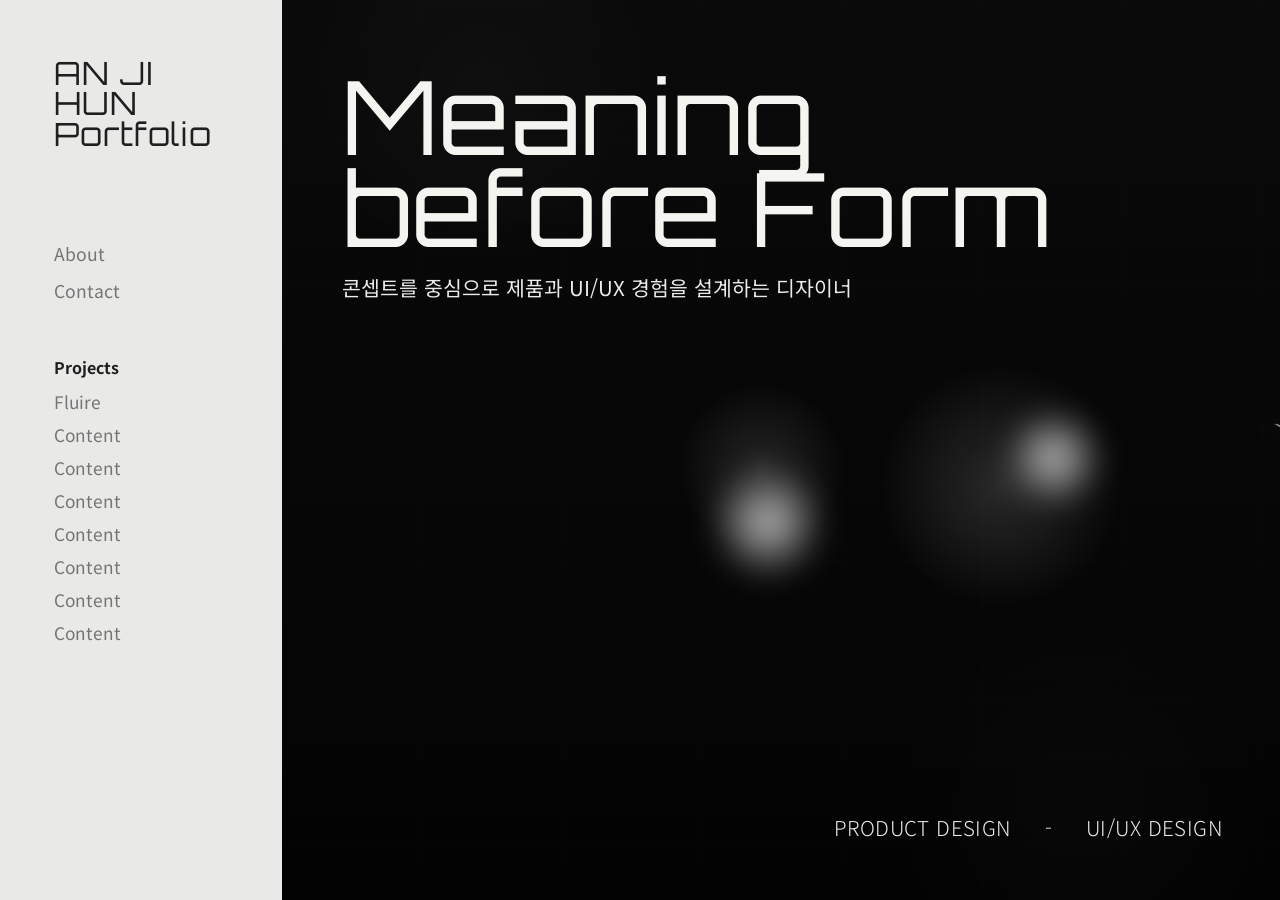
==== index.html @ d1b9d182 "메인페이지" ====
<!DOCTYPE html>
<html lang="ko">
  <head>
    <meta charset="UTF-8" />
    <meta name="viewport" content="width=device-width, initial-scale=1.0" />
    <title>AN JI HUN Portfolio</title>
    <link rel="preconnect" href="https://fonts.googleapis.com" />
    <link rel="preconnect" href="https://fonts.gstatic.com" crossorigin />
    <link
      href="https://fonts.googleapis.com/css2?family=Orbitron:wght@400;500;700&family=Noto+Sans+KR:wght@300;400;500;700&display=swap"
      rel="stylesheet"
    />
    <link rel="stylesheet" href="style.css" />
  </head>
  <body>
    <div class="layout">
      <aside class="sidebar">
        <div class="brand">
          <p class="brand-top">AN JI HUN</p>
          <p class="brand-bottom">Portfolio</p>
        </div>

        <nav class="side-nav">
          <a href="#about">About</a>
          <a href="#contact">Contact</a>
        </nav>

        <section class="project-list">
          <h2>Projects</h2>
          <ul>
            <li><a href="#fluire">Fluire</a></li>
            <li><a href="#content-1">Content</a></li>
            <li><a href="#content-2">Content</a></li>
            <li><a href="#content-3">Content</a></li>
            <li><a href="#content-4">Content</a></li>
            <li><a href="#content-5">Content</a></li>
            <li><a href="#content-6">Content</a></li>
            <li><a href="#content-7">Content</a></li>
          </ul>
        </section>
      </aside>

      <main class="hero">
        <div class="hero-noise"></div>
        <div class="hero-content">
          <p class="hero-title">Meaning</p>
          <p class="hero-title">before Form</p>
          <p class="hero-subtitle">
            콘셉트를 중심으로 제품과 UI/UX 경험을 설계하는 디자이너
          </p>
        </div>

        <div class="light-trail" aria-hidden="true">
          <span class="trail trail-1"></span>
          <span class="trail trail-2"></span>
          <span class="glow glow-1"></span>
          <span class="glow glow-2"></span>
        </div>

        <div class="hero-footer">
          <span>PRODUCT DESIGN</span>
          <span class="dash">-</span>
          <span>UI/UX DESIGN</span>
        </div>
      </main>
    </div>
  </body>
</html>
---- style.css ----
:root {
  --sidebar-width: 22%;
  --sidebar-bg: #e9e9e7;
  --sidebar-text: #757575;
  --sidebar-strong: #1f1f1f;
  --hero-bg: #050505;
  --hero-text: #f4f4f1;
}

* {
  box-sizing: border-box;
}

html,
body {
  margin: 0;
  min-height: 100%;
}

body {
  font-family: "Noto Sans KR", sans-serif;
  background: #111;
}

a {
  color: inherit;
  text-decoration: none;
}

.layout {
  display: flex;
  min-height: 100vh;
}

.sidebar {
  width: var(--sidebar-width);
  min-width: 280px;
  padding: 58px 54px 48px;
  background: var(--sidebar-bg);
  color: var(--sidebar-text);
  display: flex;
  flex-direction: column;
}

.brand {
  margin-bottom: 92px;
  color: var(--sidebar-strong);
  font-family: "Orbitron", sans-serif;
  line-height: 0.95;
  letter-spacing: 0.06em;
}

.brand-top,
.brand-bottom {
  margin: 0;
  font-size: clamp(2rem, 2.4vw, 3rem);
}

.side-nav {
  display: grid;
  gap: 12px;
  margin-bottom: 52px;
  font-size: 1.1rem;
}

.project-list h2 {
  margin: 0 0 10px;
  color: var(--sidebar-strong);
  font-size: 1rem;
  font-weight: 700;
}

.project-list ul {
  margin: 0;
  padding: 0;
  list-style: none;
  display: grid;
  gap: 8px;
  font-size: 1.08rem;
}

.hero {
  position: relative;
  flex: 1;
  overflow: hidden;
  background:
    radial-gradient(circle at 72% 54%, rgba(255, 255, 255, 0.14), transparent 14%),
    radial-gradient(circle at 48% 52%, rgba(255, 255, 255, 0.12), transparent 12%),
    linear-gradient(180deg, rgba(255, 255, 255, 0.02), rgba(0, 0, 0, 0.35)),
    var(--hero-bg);
  color: var(--hero-text);
}

.hero::before {
  content: "";
  position: absolute;
  inset: 0;
  background:
    radial-gradient(circle at 20% 10%, rgba(255, 255, 255, 0.03), transparent 18%),
    radial-gradient(circle at 80% 90%, rgba(255, 255, 255, 0.02), transparent 22%);
  opacity: 0.8;
}

.hero-noise {
  position: absolute;
  inset: 0;
  opacity: 0.08;
  background-image:
    linear-gradient(rgba(255, 255, 255, 0.08) 1px, transparent 1px),
    linear-gradient(90deg, rgba(255, 255, 255, 0.05) 1px, transparent 1px);
  background-size: 140px 140px;
  mix-blend-mode: screen;
}

.hero-content,
.hero-footer,
.light-trail {
  position: relative;
  z-index: 1;
}

.hero-content {
  padding: 70px 60px 0;
}

.hero-title {
  margin: 0;
  font-family: "Orbitron", sans-serif;
  font-size: clamp(4rem, 8vw, 7rem);
  line-height: 0.9;
  letter-spacing: 0.01em;
}

.hero-subtitle {
  margin: 18px 0 0;
  font-size: clamp(1rem, 1.6vw, 1.35rem);
  font-weight: 400;
  color: rgba(255, 255, 255, 0.92);
}

.light-trail {
  position: absolute;
  left: 4%;
  right: -6%;
  top: 33%;
  height: 34%;
}

.trail {
  position: absolute;
  inset: 0;
  border-radius: 50%;
  border-top: 2px solid rgba(255, 255, 255, 0.7);
  filter: drop-shadow(0 0 8px rgba(255, 255, 255, 0.3));
}

.trail-1 {
  transform: rotate(8deg) skewX(-14deg);
  clip-path: polygon(6% 52%, 100% 18%, 100% 38%, 14% 70%);
}

.trail-2 {
  top: 8%;
  transform: rotate(-1deg) skewX(-8deg);
  border-top-color: rgba(255, 255, 255, 0.45);
  clip-path: polygon(2% 65%, 100% 34%, 100% 52%, 10% 80%);
}

.glow {
  position: absolute;
  width: 140px;
  height: 140px;
  border-radius: 50%;
  background: radial-gradient(circle, rgba(255, 255, 255, 0.95), transparent 60%);
  filter: blur(14px);
  opacity: 0.75;
}

.glow-1 {
  left: 37%;
  top: 51%;
}

.glow-2 {
  left: 66%;
  top: 33%;
  width: 120px;
  height: 120px;
}

.hero-footer {
  position: absolute;
  right: 58px;
  bottom: 58px;
  display: flex;
  align-items: center;
  gap: 34px;
  font-size: clamp(1.05rem, 1.6vw, 1.55rem);
  font-weight: 300;
  letter-spacing: 0.02em;
  color: rgba(255, 255, 255, 0.92);
}

.dash {
  opacity: 0.9;
}

@media (max-width: 980px) {
  .layout {
    flex-direction: column;
  }

  .sidebar {
    width: 100%;
    min-width: 0;
    padding: 36px 28px;
  }

  .brand {
    margin-bottom: 42px;
  }

  .hero {
    min-height: 72vh;
  }

  .hero-content {
    padding: 48px 28px 0;
  }

  .light-trail {
    left: -8%;
    right: -18%;
    top: 38%;
    height: 28%;
  }

  .hero-footer {
    left: 28px;
    right: 28px;
    bottom: 28px;
    justify-content: space-between;
    gap: 12px;
    flex-wrap: wrap;
  }
}

@media (max-width: 640px) {
  .side-nav,
  .project-list ul {
    font-size: 1rem;
  }

  .hero {
    min-height: 68vh;
  }

  .hero-title {
    line-height: 0.95;
  }

  .hero-subtitle {
    max-width: 22ch;
  }

  .light-trail {
    top: 44%;
    height: 22%;
  }
}
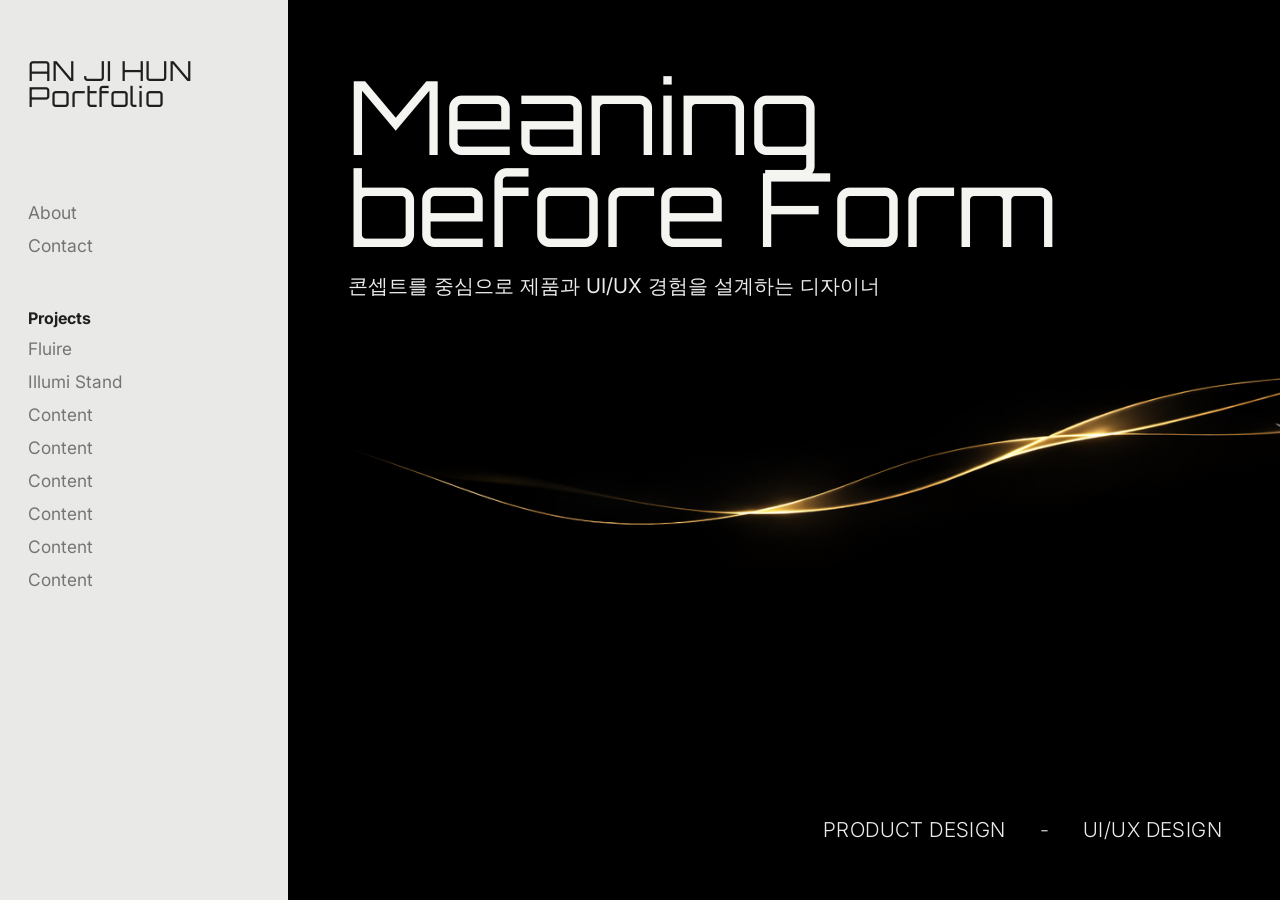
==== commit 3eb29780: "전체적인 틀 수정" ====
--- a/index.html
+++ b/index.html
@@ -7,7 +7,7 @@
     <link rel="preconnect" href="https://fonts.googleapis.com" />
     <link rel="preconnect" href="https://fonts.gstatic.com" crossorigin />
     <link
-      href="https://fonts.googleapis.com/css2?family=Orbitron:wght@400;500;700&family=Noto+Sans+KR:wght@300;400;500;700&display=swap"
+      href="https://fonts.googleapis.com/css2?family=Inter:wght@300;400;500;700&family=Orbitron:wght@400;500;700&display=swap"
       rel="stylesheet"
     />
     <link rel="stylesheet" href="style.css" />
@@ -15,32 +15,33 @@
   <body>
     <div class="layout">
       <aside class="sidebar">
-        <div class="brand">
+        <a class="brand" href="index.html" aria-label="메인 페이지로 이동">
           <p class="brand-top">AN JI HUN</p>
           <p class="brand-bottom">Portfolio</p>
-        </div>
+        </a>
 
         <nav class="side-nav">
-          <a href="#about">About</a>
-          <a href="#contact">Contact</a>
+          <a href="about.html">About</a>
+          <a href="contact.html">Contact</a>
         </nav>
 
         <section class="project-list">
-          <h2>Projects</h2>
+          <h2><a class="project-list-title-link" href="project.html">Projects</a></h2>
           <ul>
-            <li><a href="#fluire">Fluire</a></li>
-            <li><a href="#content-1">Content</a></li>
-            <li><a href="#content-2">Content</a></li>
-            <li><a href="#content-3">Content</a></li>
-            <li><a href="#content-4">Content</a></li>
-            <li><a href="#content-5">Content</a></li>
-            <li><a href="#content-6">Content</a></li>
-            <li><a href="#content-7">Content</a></li>
+            <li><a href="fluire.html">Fluire</a></li>
+            <li><a href="illumi-stand.html">Illumi Stand</a></li>
+            <li><a href="project-03.html">Content</a></li>
+            <li><a href="project-04.html">Content</a></li>
+            <li><a href="project-05.html">Content</a></li>
+            <li><a href="project-06.html">Content</a></li>
+            <li><a href="project-07.html">Content</a></li>
+            <li><a href="project-08.html">Content</a></li>
           </ul>
         </section>
       </aside>
 
       <main class="hero">
+        <div class="hero-background" aria-hidden="true"></div>
         <div class="hero-noise"></div>
         <div class="hero-content">
           <p class="hero-title">Meaning</p>
--- a/style.css
+++ b/style.css
@@ -1,5 +1,5 @@
 :root {
-  --sidebar-width: 22%;
+  --sidebar-width: 288px;
   --sidebar-bg: #e9e9e7;
   --sidebar-text: #757575;
   --sidebar-strong: #1f1f1f;
@@ -18,7 +18,7 @@
 }
 
 body {
-  font-family: "Noto Sans KR", sans-serif;
+  font-family: "Inter", sans-serif;
   background: #111;
 }
 
@@ -34,8 +34,8 @@
 
 .sidebar {
   width: var(--sidebar-width);
-  min-width: 280px;
-  padding: 58px 54px 48px;
+  min-width: var(--sidebar-width);
+  padding: 58px 42px 48px 28px;
   background: var(--sidebar-bg);
   color: var(--sidebar-text);
   display: flex;
@@ -43,6 +43,7 @@
 }
 
 .brand {
+  display: block;
   margin-bottom: 92px;
   color: var(--sidebar-strong);
   font-family: "Orbitron", sans-serif;
@@ -53,7 +54,7 @@
 .brand-top,
 .brand-bottom {
   margin: 0;
-  font-size: clamp(2rem, 2.4vw, 3rem);
+  font-size: clamp(1.72rem, 1.85vw, 2.45rem);
 }
 
 .side-nav {
@@ -63,6 +64,31 @@
   font-size: 1.1rem;
 }
 
+.side-nav a {
+  width: fit-content;
+  transition:
+    color 180ms ease,
+    opacity 180ms ease;
+}
+
+.side-nav a:hover {
+  color: var(--sidebar-strong);
+  opacity: 1;
+}
+
+.project-list a {
+  display: inline-block;
+  width: fit-content;
+  transition:
+    color 180ms ease,
+    opacity 180ms ease;
+}
+
+.project-list a:hover {
+  color: var(--sidebar-strong);
+  opacity: 1;
+}
+
 .project-list h2 {
   margin: 0 0 10px;
   color: var(--sidebar-strong);
@@ -70,12 +96,23 @@
   font-weight: 700;
 }
 
+.project-list-title-link {
+  display: inline-block;
+  transition:
+    color 180ms ease,
+    opacity 180ms ease;
+}
+
+.project-list-title-link:hover {
+  opacity: 0.82;
+}
+
 .project-list ul {
   margin: 0;
   padding: 0;
   list-style: none;
   display: grid;
-  gap: 8px;
+  gap: 12px;
   font-size: 1.08rem;
 }
 
@@ -83,38 +120,30 @@
   position: relative;
   flex: 1;
   overflow: hidden;
-  background:
-    radial-gradient(circle at 72% 54%, rgba(255, 255, 255, 0.14), transparent 14%),
-    radial-gradient(circle at 48% 52%, rgba(255, 255, 255, 0.12), transparent 12%),
-    linear-gradient(180deg, rgba(255, 255, 255, 0.02), rgba(0, 0, 0, 0.35)),
-    var(--hero-bg);
   color: var(--hero-text);
 }
 
-.hero::before {
-  content: "";
+.hero-background {
   position: absolute;
-  inset: 0;
-  background:
-    radial-gradient(circle at 20% 10%, rgba(255, 255, 255, 0.03), transparent 18%),
-    radial-gradient(circle at 80% 90%, rgba(255, 255, 255, 0.02), transparent 22%);
-  opacity: 0.8;
+  top: 0;
+  right: -220px;
+  bottom: 0;
+  left: 0;
+  background-image: url("./assets/메인 페이지 배경.png");
+  background-position: center center;
+  background-repeat: no-repeat;
+  background-size: cover;
+  z-index: 0;
 }
 
 .hero-noise {
-  position: absolute;
-  inset: 0;
-  opacity: 0.08;
-  background-image:
-    linear-gradient(rgba(255, 255, 255, 0.08) 1px, transparent 1px),
-    linear-gradient(90deg, rgba(255, 255, 255, 0.05) 1px, transparent 1px);
-  background-size: 140px 140px;
-  mix-blend-mode: screen;
+  display: none;
 }
 
 .hero-content,
 .hero-footer,
-.light-trail {
+.light-trail,
+.hero-noise {
   position: relative;
   z-index: 1;
 }
@@ -166,28 +195,6 @@
   clip-path: polygon(2% 65%, 100% 34%, 100% 52%, 10% 80%);
 }
 
-.glow {
-  position: absolute;
-  width: 140px;
-  height: 140px;
-  border-radius: 50%;
-  background: radial-gradient(circle, rgba(255, 255, 255, 0.95), transparent 60%);
-  filter: blur(14px);
-  opacity: 0.75;
-}
-
-.glow-1 {
-  left: 37%;
-  top: 51%;
-}
-
-.glow-2 {
-  left: 66%;
-  top: 33%;
-  width: 120px;
-  height: 120px;
-}
-
 .hero-footer {
   position: absolute;
   right: 58px;
@@ -222,6 +229,10 @@
 
   .hero {
     min-height: 72vh;
+  }
+
+  .hero-background {
+    right: -140px;
   }
 
   .hero-content {
@@ -246,13 +257,12 @@
 }
 
 @media (max-width: 640px) {
-  .side-nav,
-  .project-list ul {
-    font-size: 1rem;
-  }
-
   .hero {
     min-height: 68vh;
+  }
+
+  .hero-background {
+    right: -80px;
   }
 
   .hero-title {
@@ -268,3 +278,574 @@
     height: 22%;
   }
 }
+
+.about-page {
+  background: #0a0a0a;
+  color: #f2f2ee;
+  font-family: "Noto Sans KR", "Inter", sans-serif;
+}
+
+.about-layout {
+  min-height: 100vh;
+}
+
+.about-sidebar {
+  background: #050505;
+  color: rgba(255, 255, 255, 0.62);
+}
+
+.about-brand,
+.about-project-list h2 {
+  color: #f5f5f0;
+}
+
+.about-nav .is-active,
+.about-nav a:hover,
+.about-project-list a:hover {
+  color: #ffffff;
+}
+
+.about-main {
+  flex: 1;
+  display: flex;
+  flex-direction: column;
+  background: #ecebe8;
+  color: #323232;
+}
+
+.about-hero {
+  position: relative;
+  min-height: 360px;
+  padding: 54px 60px 54px;
+  background: #727272;
+  color: #f8f8f4;
+  display: flex;
+  flex-direction: column;
+  align-items: stretch;
+  justify-content: flex-start;
+}
+
+.about-hero h1 {
+  margin: 0;
+  font-size: clamp(2.25rem, 3.4vw, 3.2rem);
+  font-weight: 400;
+  text-align: center;
+}
+
+.about-intro {
+  position: absolute;
+  left: 60px;
+  right: 60px;
+  bottom: 21px;
+  max-width: none;
+  padding-left: 0;
+}
+
+.about-name-ko,
+.about-name-en,
+.about-quote {
+  margin: 0;
+}
+
+.about-name-ko {
+  font-size: clamp(1.55rem, 2vw, 2.35rem);
+  font-weight: 700;
+  line-height: 1.05;
+}
+
+.about-name-en {
+  margin-top: 4px;
+  font-size: clamp(1.08rem, 1.4vw, 1.55rem);
+  font-weight: 500;
+  letter-spacing: 0.03em;
+}
+
+.about-quote {
+  margin-top: 8px;
+  font-size: clamp(0.96rem, 1.2vw, 1.35rem);
+  font-weight: 400;
+}
+
+.about-content {
+  display: grid;
+  grid-template-columns: 240px minmax(0, 1fr);
+  gap: 48px;
+  padding: 22px 60px 54px;
+  align-items: start;
+}
+
+.profile-card {
+  border-radius: 16px;
+  overflow: hidden;
+  background: #f1f0ed;
+  box-shadow: 0 0 0 1px rgba(0, 0, 0, 0.04);
+}
+
+.profile-card img {
+  display: block;
+  width: 100%;
+  height: auto;
+}
+
+.about-details {
+  display: grid;
+  grid-template-columns: minmax(0, 1.1fr) minmax(280px, 0.9fr);
+  gap: 56px;
+}
+
+.about-column {
+  display: grid;
+  gap: 34px;
+}
+
+.info-block h2 {
+  margin: 0 0 14px;
+  padding-bottom: 8px;
+  border-bottom: 2px solid rgba(0, 0, 0, 0.12);
+  font-size: 1.2rem;
+  font-weight: 700;
+  color: #222;
+}
+
+.info-row {
+  display: grid;
+  grid-template-columns: 110px minmax(0, 1fr);
+  gap: 16px;
+  align-items: start;
+  margin-bottom: 10px;
+}
+
+.info-date,
+.info-text {
+  margin: 0;
+  font-size: 0.98rem;
+  line-height: 1.35;
+  color: #666;
+}
+
+.info-date {
+  letter-spacing: 0.01em;
+}
+
+.skills-grid {
+  display: flex;
+  flex-wrap: wrap;
+  gap: 14px;
+  align-items: center;
+}
+
+.skills-grid img {
+  width: 54px;
+  height: 54px;
+  object-fit: contain;
+  border-radius: 12px;
+}
+
+.about-side-column .info-block:last-child {
+  align-self: start;
+}
+
+@media (max-width: 980px) {
+  .about-hero {
+    min-height: 250px;
+    padding: 40px 28px 30px;
+  }
+
+  .about-content {
+    grid-template-columns: 1fr;
+    gap: 28px;
+    padding: 28px;
+  }
+
+  .profile-card {
+    max-width: 240px;
+  }
+
+  .about-details {
+    grid-template-columns: 1fr;
+    gap: 32px;
+  }
+}
+
+@media (max-width: 640px) {
+  .about-hero {
+    align-items: flex-start;
+  }
+
+  .info-row {
+    grid-template-columns: 1fr;
+    gap: 4px;
+  }
+
+  .skills-grid img {
+    width: 48px;
+    height: 48px;
+  }
+}
+
+.contact-page {
+  background: #0a0a0a;
+  color: #222;
+  font-family: "Noto Sans KR", "Inter", sans-serif;
+}
+
+.contact-layout {
+  min-height: 100vh;
+}
+
+.contact-main {
+  flex: 1;
+  background: #ecebe8;
+  color: #222;
+  display: flex;
+  justify-content: center;
+  padding: 54px 48px;
+}
+
+.contact-panel {
+  width: min(100%, 700px);
+}
+
+.contact-panel h1 {
+  margin: 0;
+  text-align: center;
+  font-size: clamp(2.25rem, 3.4vw, 3.2rem);
+  font-weight: 500;
+  letter-spacing: 0.01em;
+}
+
+.contact-meta {
+  width: min(100%, 500px);
+  margin: 36px auto 0;
+  padding-bottom: 18px;
+  border-bottom: 2px solid rgba(0, 0, 0, 0.46);
+}
+
+.contact-meta p {
+  margin: 0 0 8px;
+  text-align: center;
+  font-size: clamp(1.1rem, 1.5vw, 1.25rem);
+  color: #666;
+}
+
+.contact-meta p:last-child {
+  margin-bottom: 0;
+}
+
+.contact-meta span {
+  display: inline-block;
+  min-width: 70px;
+  font-weight: 500;
+  color: #555;
+}
+
+.contact-form {
+  width: min(100%, 550px);
+  margin: 38px auto 0;
+}
+
+.contact-form label {
+  display: block;
+  margin-bottom: 8px;
+  font-size: 0.98rem;
+  color: #333;
+}
+
+.contact-form input,
+.contact-form textarea {
+  width: 100%;
+  border: 0;
+  border-radius: 10px;
+  background: #d9d8d8;
+  color: #222;
+  font: inherit;
+  padding: 12px 14px;
+  margin-bottom: 26px;
+  outline: none;
+  transition:
+    box-shadow 180ms ease,
+    background-color 180ms ease;
+}
+
+.contact-form input {
+  height: 42px;
+}
+
+.contact-form textarea {
+  min-height: 196px;
+  resize: vertical;
+}
+
+.contact-form input:focus,
+.contact-form textarea:focus {
+  background: #d2d1d1;
+  box-shadow: 0 0 0 2px rgba(0, 0, 0, 0.18);
+}
+
+.contact-form input::placeholder,
+.contact-form textarea::placeholder {
+  color: #757575;
+}
+
+.contact-actions {
+  display: flex;
+  justify-content: flex-end;
+}
+
+.contact-actions button {
+  min-width: 80px;
+  height: 40px;
+  border: 0;
+  border-radius: 10px;
+  background: #d3d1d1;
+  color: #222;
+  font: inherit;
+  cursor: pointer;
+  transition:
+    background-color 180ms ease,
+    color 180ms ease;
+}
+
+.contact-actions button:hover {
+  background: #222;
+  color: #f4f4f0;
+}
+
+@media (max-width: 980px) {
+  .contact-main {
+    padding: 40px 28px;
+  }
+}
+
+@media (max-width: 640px) {
+  .contact-meta {
+    width: 100%;
+  }
+
+  .contact-meta p {
+    text-align: left;
+  }
+
+  .contact-meta span {
+    min-width: 58px;
+  }
+
+  .contact-form {
+    width: 100%;
+  }
+}
+
+.project-page {
+  background: #0a0a0a;
+  color: #222;
+  font-family: "Noto Sans KR", "Inter", sans-serif;
+}
+
+.project-layout {
+  min-height: 100vh;
+}
+
+.project-main {
+  flex: 1;
+  background: #ecebe8;
+  color: #222;
+  padding: 48px 60px 72px;
+}
+
+.project-panel {
+  max-width: 1080px;
+  margin: 0 auto;
+}
+
+.project-panel h1 {
+  margin: 0 0 58px;
+  text-align: center;
+  font-size: clamp(3rem, 4.6vw, 4.2rem);
+  font-weight: 500;
+  letter-spacing: 0.01em;
+}
+
+.project-grid {
+  display: grid;
+  grid-template-columns: repeat(2, minmax(0, 1fr));
+  gap: 52px 34px;
+}
+
+.project-card {
+  scroll-margin-top: 28px;
+}
+
+.project-card-link {
+  display: block;
+  color: inherit;
+}
+
+.project-card-image {
+  aspect-ratio: 1.45 / 1;
+  overflow: hidden;
+  background: #cfcfcf;
+}
+
+.project-card-image img {
+  display: block;
+  width: 100%;
+  height: 100%;
+  object-fit: cover;
+  transition:
+    transform 220ms ease,
+    filter 220ms ease;
+}
+
+.project-card-placeholder {
+  display: grid;
+  place-items: center;
+  background: #c8c8c8;
+  color: #7a7a7a;
+  font-size: 1rem;
+  letter-spacing: 0.08em;
+  text-transform: uppercase;
+}
+
+.project-card-body {
+  padding-top: 14px;
+  text-align: center;
+}
+
+.project-card-body h2 {
+  margin: 0;
+  font-size: clamp(2rem, 2.7vw, 2.35rem);
+  font-weight: 400;
+}
+
+.project-card-body p {
+  margin: 10px 0 0;
+  font-size: 0.98rem;
+  line-height: 1.5;
+  color: #666;
+}
+
+.project-card-link:hover .project-card-image img {
+  transform: scale(1.03);
+  filter: brightness(1.03);
+}
+
+@media (max-width: 980px) {
+  .project-main {
+    padding: 40px 28px 56px;
+  }
+
+  .project-grid {
+    grid-template-columns: 1fr;
+    gap: 38px;
+  }
+}
+
+.project-detail-page {
+  margin: 0;
+  background: #f1f0ed;
+  color: #111;
+  font-family: "Noto Sans KR", "Inter", sans-serif;
+}
+
+.detail-layout {
+  min-height: 100vh;
+}
+
+.detail-sidebar-shell {
+  position: fixed;
+  top: 0;
+  left: 0;
+  bottom: 0;
+  z-index: 20;
+}
+
+.detail-sidebar-hover {
+  display: flex;
+  height: 100%;
+}
+
+.detail-sidebar-rail {
+  width: 44px;
+  background: #050505;
+  display: flex;
+  justify-content: center;
+  align-items: flex-start;
+  padding-top: 10px;
+}
+
+.detail-menu-button {
+  display: inline-flex;
+  width: 26px;
+  height: 26px;
+}
+
+.detail-menu-button img {
+  display: block;
+  width: 100%;
+  height: 100%;
+  object-fit: contain;
+}
+
+.detail-sidebar-panel {
+  width: 0;
+  overflow: hidden;
+  padding: 58px 0 48px;
+  background: #050505;
+  color: rgba(255, 255, 255, 0.62);
+  transition:
+    width 220ms ease,
+    padding 220ms ease;
+}
+
+.detail-sidebar-hover:hover .detail-sidebar-panel,
+.detail-sidebar-hover:focus-within .detail-sidebar-panel {
+  width: 288px;
+  padding: 58px 42px 48px 28px;
+}
+
+.detail-sidebar-panel .brand {
+  margin-bottom: 92px;
+}
+
+.detail-sidebar-panel .side-nav {
+  margin-bottom: 52px;
+}
+
+.detail-sidebar-panel .project-list {
+  min-width: 188px;
+}
+
+.detail-sidebar-panel .is-active {
+  color: #ffffff;
+}
+
+.project-detail-main {
+  margin-left: 44px;
+  background: #f1f0ed;
+}
+
+.detail-full-image-section {
+  width: 100%;
+}
+
+.detail-full-image {
+  display: block;
+  width: 100%;
+  height: auto;
+  object-fit: cover;
+}
+
+@media (max-width: 980px) {
+}
+
+@media (max-width: 720px) {
+  .detail-sidebar-hover:hover .detail-sidebar-panel,
+  .detail-sidebar-hover:focus-within .detail-sidebar-panel {
+    width: 236px;
+    padding: 38px 24px 32px 20px;
+  }
+
+  .project-detail-main {
+    margin-left: 44px;
+  }
+}
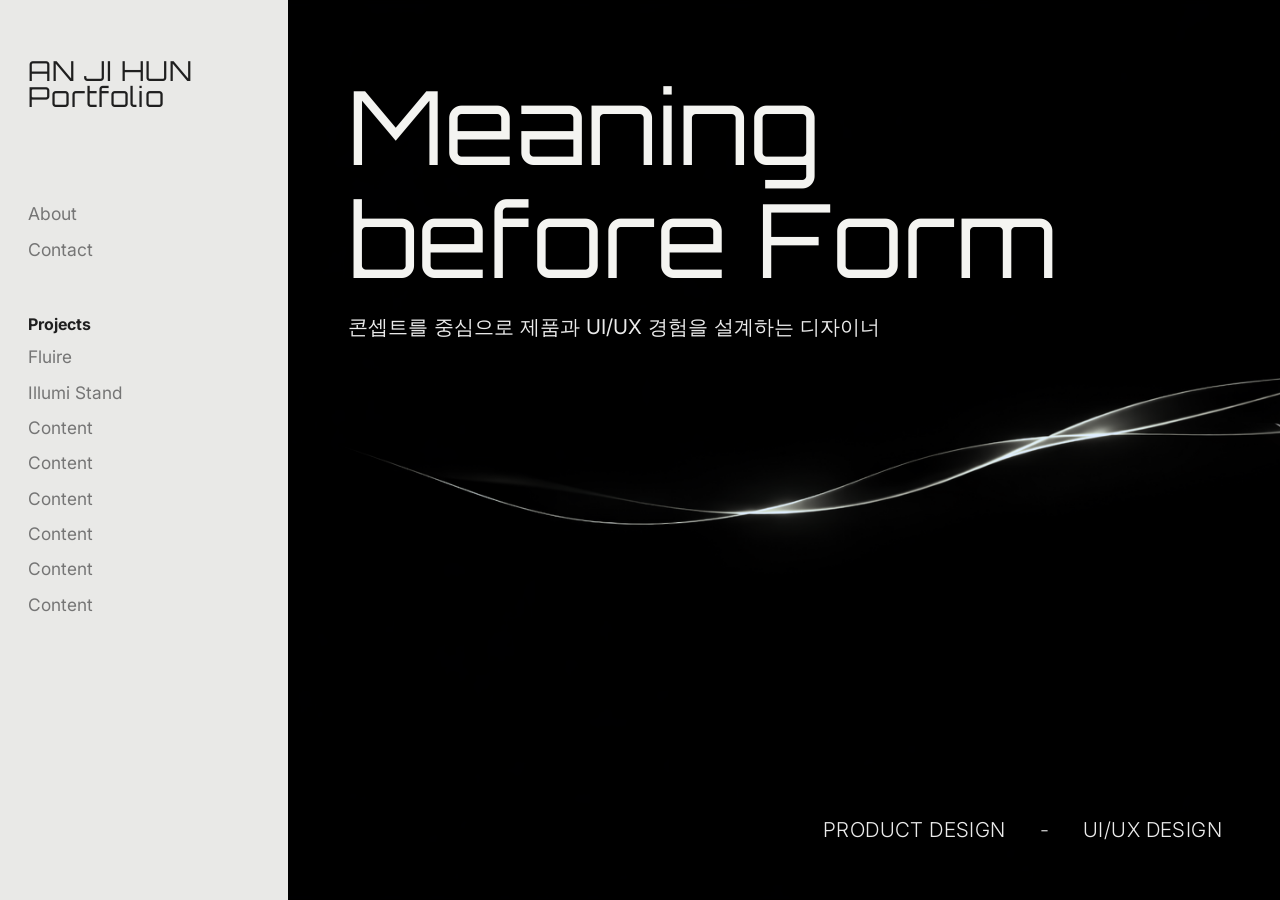
==== commit 0617a747: "모바일 네비게이션 수정" ====
--- a/index.html
+++ b/index.html
@@ -15,29 +15,40 @@
   <body>
     <div class="layout">
       <aside class="sidebar">
+        <div class="mobile-nav-shell">
+          <a class="mobile-menu-button" href="index.html" aria-label="메뉴 열기">
+            <img src="./assets/Menu.png" alt="" />
+          </a>
+          <a class="mobile-brand" href="index.html" aria-label="메인 페이지로 이동">
+            AN JI HUN Portfolio
+          </a>
+        </div>
+
         <a class="brand" href="index.html" aria-label="메인 페이지로 이동">
           <p class="brand-top">AN JI HUN</p>
           <p class="brand-bottom">Portfolio</p>
         </a>
 
-        <nav class="side-nav">
-          <a href="about.html">About</a>
-          <a href="contact.html">Contact</a>
-        </nav>
+        <div class="sidebar-menu">
+          <nav class="side-nav">
+            <a href="about.html">About</a>
+            <a href="contact.html">Contact</a>
+          </nav>
 
-        <section class="project-list">
-          <h2><a class="project-list-title-link" href="project.html">Projects</a></h2>
-          <ul>
-            <li><a href="fluire.html">Fluire</a></li>
-            <li><a href="illumi-stand.html">Illumi Stand</a></li>
-            <li><a href="project-03.html">Content</a></li>
-            <li><a href="project-04.html">Content</a></li>
-            <li><a href="project-05.html">Content</a></li>
-            <li><a href="project-06.html">Content</a></li>
-            <li><a href="project-07.html">Content</a></li>
-            <li><a href="project-08.html">Content</a></li>
-          </ul>
-        </section>
+          <section class="project-list">
+            <h2><a class="project-list-title-link" href="project.html">Projects</a></h2>
+            <ul>
+              <li><a href="fluire.html">Fluire</a></li>
+              <li><a href="illumi-stand.html">Illumi Stand</a></li>
+              <li><a href="project-03.html">Content</a></li>
+              <li><a href="project-04.html">Content</a></li>
+              <li><a href="project-05.html">Content</a></li>
+              <li><a href="project-06.html">Content</a></li>
+              <li><a href="project-07.html">Content</a></li>
+              <li><a href="project-08.html">Content</a></li>
+            </ul>
+          </section>
+        </div>
       </aside>
 
       <main class="hero">
--- a/style.css
+++ b/style.css
@@ -5,6 +5,8 @@
   --sidebar-strong: #1f1f1f;
   --hero-bg: #050505;
   --hero-text: #f4f4f1;
+  --nav-item-gap: 12px;
+  --nav-line-height: 1.35;
 }
 
 * {
@@ -42,6 +44,27 @@
   flex-direction: column;
 }
 
+.mobile-nav-shell {
+  display: none;
+}
+
+.mobile-menu-button {
+  display: inline-flex;
+  align-items: center;
+  justify-content: center;
+}
+
+.mobile-menu-button img {
+  display: block;
+  width: 100%;
+  height: 100%;
+  object-fit: contain;
+}
+
+.mobile-brand {
+  display: none;
+}
+
 .brand {
   display: block;
   margin-bottom: 92px;
@@ -59,13 +82,14 @@
 
 .side-nav {
   display: grid;
-  gap: 12px;
+  gap: var(--nav-item-gap);
   margin-bottom: 52px;
   font-size: 1.1rem;
 }
 
 .side-nav a {
   width: fit-content;
+  line-height: var(--nav-line-height);
   transition:
     color 180ms ease,
     opacity 180ms ease;
@@ -79,6 +103,7 @@
 .project-list a {
   display: inline-block;
   width: fit-content;
+  line-height: var(--nav-line-height);
   transition:
     color 180ms ease,
     opacity 180ms ease;
@@ -112,7 +137,7 @@
   padding: 0;
   list-style: none;
   display: grid;
-  gap: 12px;
+  gap: var(--nav-item-gap);
   font-size: 1.08rem;
 }
 
@@ -156,7 +181,7 @@
   margin: 0;
   font-family: "Orbitron", sans-serif;
   font-size: clamp(4rem, 8vw, 7rem);
-  line-height: 0.9;
+  line-height: 1.1em;
   letter-spacing: 0.01em;
 }
 
@@ -218,13 +243,79 @@
   }
 
   .sidebar {
+    position: relative;
     width: 100%;
     min-width: 0;
-    padding: 36px 28px;
+    padding: 0;
+    background: #050505;
+    color: rgba(255, 255, 255, 0.62);
   }
 
   .brand {
-    margin-bottom: 42px;
+    display: none;
+  }
+
+  .mobile-nav-shell {
+    display: flex;
+    align-items: center;
+    gap: 14px;
+    height: 52px;
+    padding: 0 16px;
+    background: #050505;
+    color: #f5f5f0;
+  }
+
+  .mobile-menu-button {
+    width: 24px;
+    height: 24px;
+    flex: 0 0 auto;
+  }
+
+  .mobile-brand {
+    display: block;
+    min-width: 0;
+    overflow: hidden;
+    white-space: nowrap;
+    text-overflow: ellipsis;
+    font-family: "Orbitron", sans-serif;
+    font-size: 1rem;
+    line-height: 1;
+    letter-spacing: 0.08em;
+    color: #f5f5f0;
+  }
+
+  .sidebar-menu {
+    display: none;
+    position: absolute;
+    top: 52px;
+    left: 0;
+    right: 0;
+    z-index: 10;
+    padding: 24px 28px 28px;
+    background: #050505;
+    color: rgba(255, 255, 255, 0.62);
+  }
+
+  .sidebar:hover .sidebar-menu,
+  .sidebar:focus-within .sidebar-menu {
+    display: block;
+  }
+
+  .project-list h2,
+  .about-project-list h2 {
+    color: #f5f5f0;
+  }
+
+  .detail-sidebar-panel .brand {
+    display: block;
+  }
+
+  .side-nav a:hover,
+  .project-list a:hover,
+  .about-nav a:hover,
+  .about-project-list a:hover,
+  .about-nav .is-active {
+    color: #ffffff;
   }
 
   .hero {
@@ -449,6 +540,12 @@
   .about-hero {
     min-height: 250px;
     padding: 40px 28px 30px;
+  }
+
+  .about-intro {
+    left: 28px;
+    right: 28px;
+    bottom: 30px;
   }
 
   .about-content {
@@ -660,7 +757,7 @@
 .project-panel h1 {
   margin: 0 0 58px;
   text-align: center;
-  font-size: clamp(3rem, 4.6vw, 4.2rem);
+  font-size: clamp(2.25rem, 3.4vw, 3.2rem);
   font-weight: 500;
   letter-spacing: 0.01em;
 }
